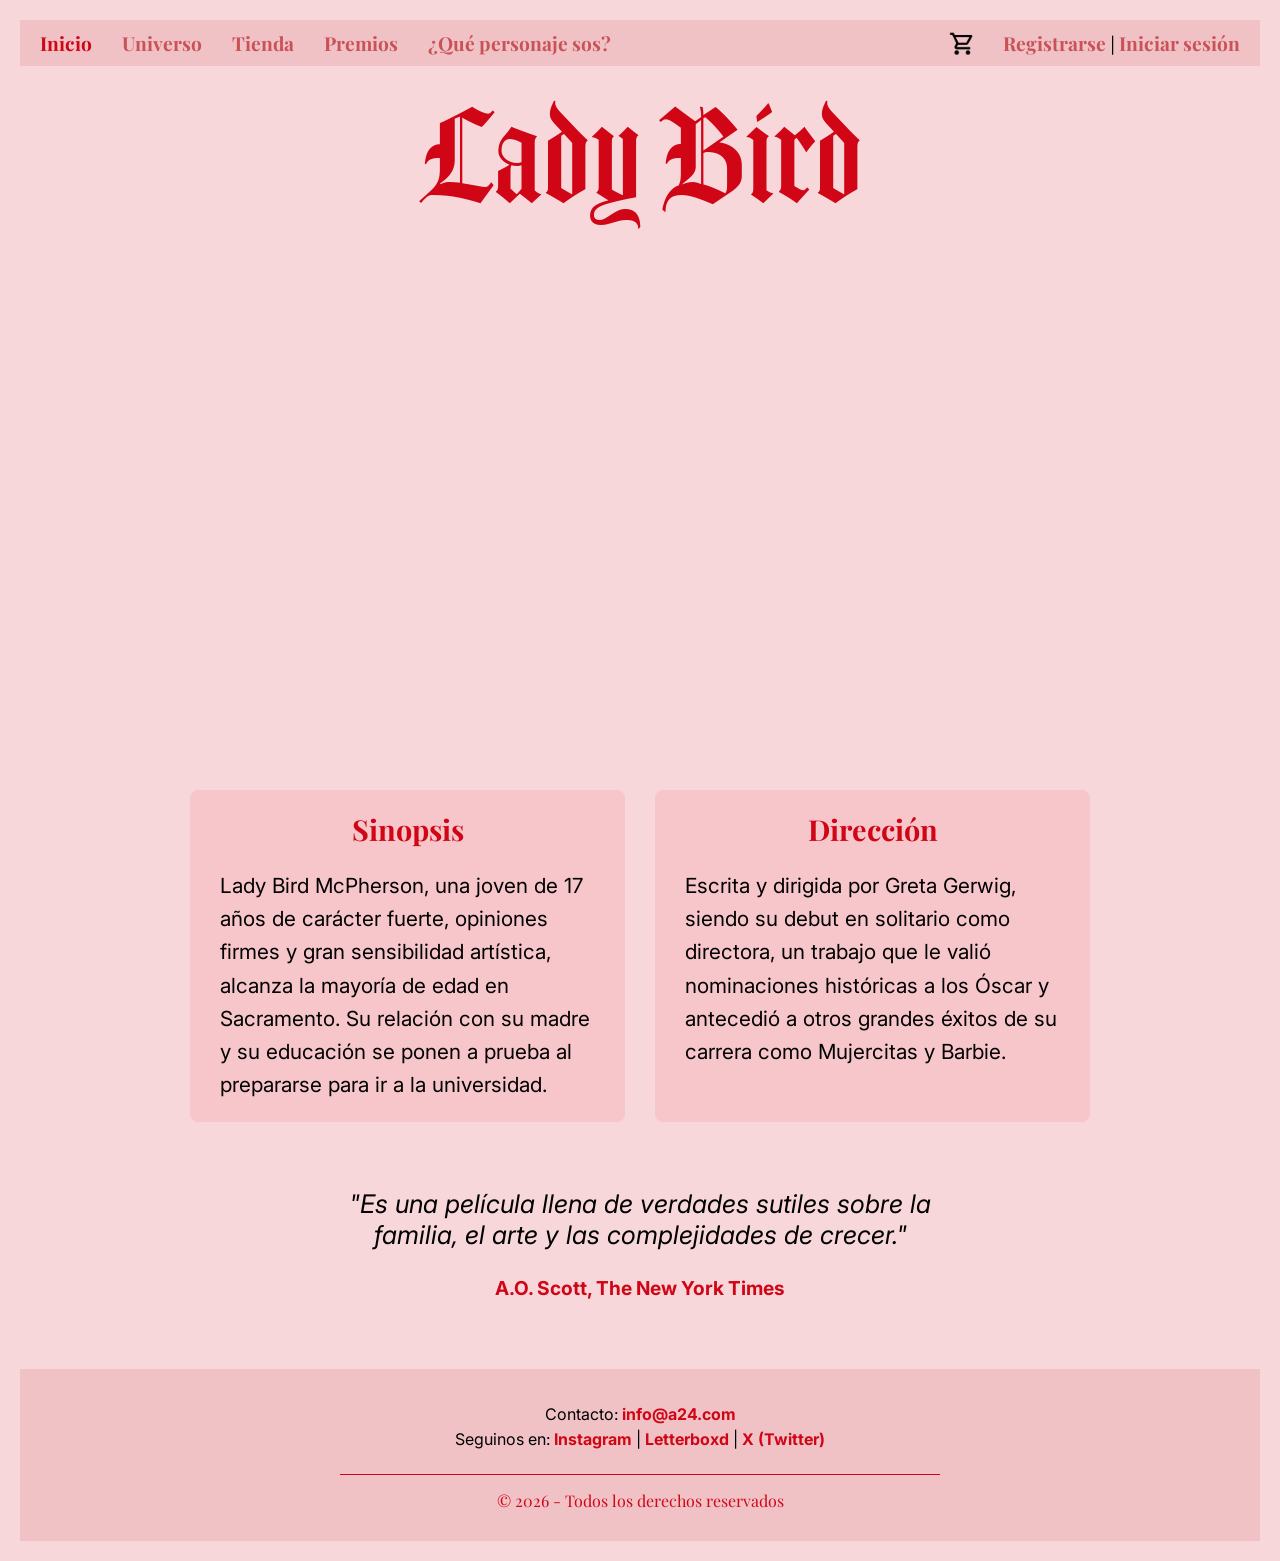
==== index.html @ 8e7b2058 "Add files via upload" ====
<!DOCTYPE html:5>
<html>
  <head>
    <title>Lady bird</title>
    <link rel="preconnect" href="https://fonts.googleapis.com">
<link rel="preconnect" href="https://fonts.gstatic.com" crossorigin>
<link href="https://fonts.googleapis.com/css2?family=UnifrakturCook:wght@700&display=swap" rel="stylesheet">
  <link rel="preconnect" href="https://fonts.googleapis.com">
<link rel="preconnect" href="https://fonts.gstatic.com" crossorigin>
<link href="https://fonts.googleapis.com/css2?family=Playfair+Display:ital,wght@0,400..900;1,400..900&display=swap" rel="stylesheet">
<link rel="preconnect" href="https://fonts.googleapis.com">
<link rel="preconnect" href="https://fonts.gstatic.com" crossorigin>
<link href="https://fonts.googleapis.com/css2?family=Inter:ital,opsz,wght@0,14..32,100..900;1,14..32,100..900&display=swap" rel="stylesheet">
 <link rel="stylesheet" type="text/css" href="./styles.css">
</head>

<body>
  <header>
    <button class="menu-toggle" id="menu-toggle" onclick="toggleMenu()">
        ☰
      </button>

    <nav class="header-izquierda" id="nav-links">
      <a href="index.html" class="usando">Inicio</a>
      <a href="universo.html">Universo</a>
      <a href="tienda.html">Tienda</a>
      <a href="premios.html">Premios</a>
      <a href="Quiz.html">¿Qué personaje sos?</a>
    </nav>
    
    <nav class="header-derecha">
      <a href="#" class="carrito-link">
        <img src="carrito.png" alt="Carrito" class="icono-carrito">
      </a>
      
      <span id="zona-usuario">
        <span id="botones-ingreso">
          <a href="#" onclick="abrirRegistro()">Registrarse</a> | <a href="#" onclick="abrirLogin()">Iniciar sesión</a>
        </span>
        
        <span id="mensaje-bienvenida" style="display: none;">
          <span id="texto-hola" style="font-family:'Inter', serif; font-weight: bold;"></span> | 
          <a href="#" onclick="cerrarSesion()">Cerrar sesión</a>
        </span>
      </span>
    </nav>
    
    <div id="popup-login" class="popup recuadro-caja" style="display: none;">
      <h3 style="color:#d00515; font-family:'Playfair Display', serif;">Iniciar Sesión</h3>
      <p style="font-family:'Inter', serif; margin-bottom: 5px;">Tu Nombre:</p>
      <input type="text" id="login-nombre" placeholder="Ej: Valentina" style="margin-bottom: 15px; padding: 5px; width: 100%;">
      <button onclick="procesarLogin()" class="boton-cerrar">Ingresar</button>
      <button onclick="cerrarPopups()" class="boton-cerrar" style="background-color: #333;">Cancelar</button>
      <p style="margin-top: 15px; font-family:'Inter', serif; font-size: 14px;">
        ¿No tenés cuenta? <a href="#" onclick="abrirRegistro()">Registrate acá</a>
      </p>
    </div>
    
    <div id="popup-registro" class="popup recuadro-caja" style="display: none;">
      <h3 style="color:#d00515; font-family:'Playfair Display', serif;">Registrarse</h3>
      <p style="font-family:'Inter', serif; margin-bottom: 5px;">Tu Nombre:</p>
      <input type="text" id="registro-nombre" placeholder="Ej: Valentina" style="margin-bottom: 15px; padding: 5px; width: 100%;">
      <p style="font-family:'Inter', serif; margin-bottom: 5px;">Tu Email:</p>
      <input type="email" id="registro-email" placeholder="lady@bird.com" style="margin-bottom: 15px; padding: 5px; width: 100%;">
      <button onclick="procesarRegistro()" class="boton-cerrar">Crear cuenta</button>
      <button onclick="cerrarPopups()" class="boton-cerrar" style="background-color: #333;">Cancelar</button>
    </div>
</header>
        
  <h1>Lady Bird</h1>
        <section>
          <div class="videocontainer">
            <iframe width="560" height="315" src="https://www.youtube.com/embed/cNi_HC839Wo?si=P9uXGLhVDMvvc04c&amp;controls=0" title="YouTube video player" frameborder="0" allow="accelerometer; autoplay; clipboard-write; encrypted-media; gyroscope; picture-in-picture; web-share" referrerpolicy="strict-origin-when-cross-origin" allowfullscreen></iframe>
        </section>
      <section class="info-dos-columnas">
        <div class="columna recuadro-caja">
          <h2>Sinopsis</h2>
          <p>Lady Bird McPherson, una joven de 17 años de carácter fuerte, opiniones firmes y gran sensibilidad artística, alcanza la mayoría de edad en Sacramento. Su relación con su madre y su educación se ponen a prueba al prepararse para ir a la universidad.</p>
        </div>
        <div class="columna recuadro-caja">
          <h2>Dirección</h2>
          <p>Escrita y dirigida por Greta Gerwig, siendo su debut en solitario como directora, un trabajo que le valió nominaciones históricas a los Óscar y antecedió a otros grandes éxitos de su carrera como Mujercitas y Barbie.</p>
        </div>
      </section>
      <section class="seccion-cita">
        <div class="cita-critica">
          <p class="texto-cita">"Es una película llena de verdades sutiles sobre la familia, el arte y las complejidades de crecer."</p>
          <p class="autor-cita">A.O. Scott, The New York Times</p>
        </div>
      </section>
      <footer class="footer-copyright">
        <div class="info-contacto">
        <p>Contacto: <a href="mailto:info@a24.com">info@a24.com</a></p>
        <p>Seguinos en: 
            <a href="https://www.instagram.com/ladybirdmovie/" target="_blank">Instagram</a> | 
            <a href="https://letterboxd.com/film/lady-bird/" target="_blank">Letterboxd</a> | 
            <a href="https://twitter.com/LadyBirdMovie" target="_blank">X (Twitter)</a>
        </p>
      </div>
        <p class="legales">© 2026 - Todos los derechos reservados</p>
      </footer>
      
      <script src="script.js"></script>
      </div>
      </body>
</html>
---- styles.css ----
body{
    background-color:#F8D7DA;
    margin:0%;
    padding:20px;
    font-family: 'inter', serif;
}

@font-face{
     font-family:"Amador";
     src: url('Fonts/Amador-W01-Regular.woff') format('woff');
}

.menu-toggle {
    display: none;
    background: none;
    border: none;
    font-size: 2rem;
    cursor: pointer;
    color: #d00515;
}

@media (max-width: 768px) {
    .menu-toggle {
        display: block;
        .info-dos-columnas {
        flex-direction: column;
    }
}

.header-izquierda {
        display: none;
        flex-direction: column;
        position: absolute;
        top: 70px;
        left: 0;
        width: 100%;
        background-color: #f0c2c5;
        padding: 20px 0;
        text-align: center;
        gap: 20px;
        box-shadow: 0px 4px 6px rgba(0,0,0,0.1);
        overflow: hidden
    }

.header-izquierda.activo {
        display: flex;
    }
}

h1{
     color:#d00515;
     font-family:"Amador", cursive;
     text-align:center;
     font-size: 8rem;
     margin-top: 20px;
     margin-bottom: 20px;
     font-weight: normal;
}

h2{
     color:#d00515;
     font-family:"Amador", cursive;
     text-align:center;
     font-size: 3rem;
     margin-top: 20px;
     margin-bottom: 20px;
     font-weight: normal;
}

header{
    display:flex;
    justify-content:space-between;
    align-items:center;
    padding:10px 20px;
    background-color: #f0c2c5;
}

.header-izquierda,.header-derecha{
display:flex;
align-items:center;
gap: 30px;
}

.icono-carrito {
    width: 24px;
    height: 24px;
    vertical-align: middle;
    object-fit: contain;
}

.carrito-link {
    display: flex;
    align-items: center;
}

nav a{
    text-decoration:none;
    color:#C85258;
    font-family: 'Playfair Display', serif;
    font-size: 1.2rem;
    font-weight: bold;
}

nav a.usando{
    font-weight: bold;
    color:#D00515
}

section{
    display:flex;
    justify-content:center;
    align-items:center;
    padding:20px;
}

.videocontainer{
    width:100%;
    max-width:800px;
}

.videocontainer iframe{
    width:100%;
    height:450px;
}

.info-dos-columnas{
    display:flex;
    justify-content:space-between;
    align-items: stretch;
    max-width: 900px;
    margin: 40px auto;
    padding: 0 20px;
    gap: 30px;
}

.recuadro-caja {
background-color:#F7C6CB;
border-radius: 8px;
padding: 25px;
}

.info-dos-columnas .columna{
    flex:1;
    padding:0 30px;
}

.columna-izquierda {
    border-right: 2px solid #d00515;
}

.info-dos-columnas h2 {
    color: #d00515;
    font-size: 1.8rem;
    margin-bottom: 15px;
    font-family:'Playfair Display', serif;
    font-weight: bold;
}

.info-dos-columnas p{
    color: #000;
    line-height: 1.6;
    font-family: "Inter", serif;
    font-size:1.3rem;
}
.seccion-cita {
    max-width: 600px;
    margin: 40px auto;
    text-align: center;
    padding: 0 20px;
}
.cita-critica .texto-cita{
    font-style: italic;
    font-size: 1.6rem;
    color: #000000;
}

.cita-critica .autor-cita {
    margin-top: 10px;
    font-size: 1.2rem;
    color: #d00515;
    font-weight: bold;
}

.footer-copyright {
  background-color: #f0c2c5;
    padding: 30px 20px;
    text-align: center;
    margin-top: 50px;
    display: flex;
    flex-direction: column;
    align-items: center;
    gap: 20px;
}

.footer-copyright p {
    color: #d00515;
    font-family: 'Playfair Display', serif;
    font-size: 1rem;
    margin: 0;
}

.info-contacto p {
    font-family: "Inter", serif;
    color: #000000;
    margin: 5px 0;
    font-size: 1rem;
}

.info-contacto a {
    color: #d00515;
    text-decoration: none;
    font-weight: bold;
}

.info-contacto a:hover {
    text-decoration: underline;
}

.legales {
    color: #d00515;
    font-family: 'Playfair Display', serif;
    font-size: 0.9rem;
    margin: 0;
    padding-top: 15px;
    border-top: 1px solid #d00515;
    width: 100%;
    max-width: 600px;
}

#botonesAuth {
    display: inline-flex;
    align-items: center;
    gap: 30px;
}

#botonesAuth {
    color: #C85258; 
    font-family: 'Playfair Display', serif;
    font-size: 1.2rem;
}



.popup {
    position: fixed;
    top: 50%;
    left: 50%;
    transform: translate(-50%, -50%);
    background-color: #F8D7DA;
    padding: 30px;
    width: 320px;
    border: 2px solid #d00515;
    border-radius: 8px;
    box-shadow: 0px 4px 20px rgba(0,0,0,0.6);
    z-index: 1000; 
}

.boton-cerrar {
    background-color: #d00515;
    color: white;
    border: none;
    padding: 10px 15px;
    font-family: "Inter", serif;
    font-size: 1rem;
    border-radius: 5px;
    cursor: pointer;
    margin-right: 10px;
    margin-top: 10px;
}

.boton-cerrar:hover {
    opacity: 0.8;
}

.personajes {
    display: flex;
    flex-wrap: wrap;
    justify-content: center;
    gap: 20px;
    max-width: 1200px;
    margin: 40px auto;
    padding:0 10px;
}

.cuadrado-personaje {
    background-color: #F7C6CB;
    border-radius: 8px;
    padding: 20px;
    width: 340px;
    height: 505px;
    box-sizing: border-box;
    text-align: center;
}

.imagen-personaje {
    position: relative;
    overflow: hidden;
    aspect-ratio: 1 / 1;
    overflow: hidden;
    width: 100%;
    background-color: #FFFFFF;
    margin-bottom: 15px;
}

.imagen-personaje img {
    width: 100%;
    display: block;
    aspect-ratio: 1 / 1;
    object-fit: cover;
}

.video-fondo, .foto-frente {
    position: absolute;
    top: 0;
    left: 0;
    width: 100%;
    height: 100%;
    object-fit: cover;
    display: block;
    transition: opacity 0.4s ease;
}
.imagen-personaje:hover .foto-frente {
    opacity: 0;
}

.cuadrado-personaje h3 {
    color: #d00515;
    font-family: 'Playfair Display', serif;
    font-size: 1.2rem;
    margin: 10px 0;
}

.descripcion-pjs {
    color: #000000;
    font-family: "Inter", serif;
    font-size: 0.95rem;
    line-height: 1.4;
    margin: 0;
}

.seccion-mapa {
    display: flex;
    flex-direction: column;
    align-items: center;
    padding: 60px 20px;
}

.contenedor-texto-mapa {
    max-width: 800px;
    text-align: center;
    margin-bottom: 40px;
}

.contenedor-texto-mapa h2 {
    color: #d00515;
    font-family: 'Playfair Display', serif;
    font-weight: bold;
    font-size: 2.2rem;
    margin-top: 0;
    margin-bottom: 15px;
}

.contenedor-texto-mapa p {
    font-family: "Inter", serif;
    color: #000000;
    font-size: 1.1rem;
    line-height: 1.6;
    margin: 0;
}

.contenedor-iframe {
    width: 100%;
    max-width: 900px;
    border-radius: 12px;
    overflow: hidden;
    box-shadow: 0 10px 30px rgba(208, 5, 21, 0.15);
}

.contenedor-iframe iframe {
    width: 100%;
    display: block;
    border: none;
}

.caja-pregunta {
  width: 100%;
  margin-bottom: 25px;
  padding-bottom: 15px;
  border-bottom: 1px solid #ccc;
}

.caja-pregunta button {
  width: 100%;
  text-align: left;
  padding: 10px;
  margin-top: 5px;
  margin-bottom: 5px;
  background-color: #f1f1f1;
  border: 1px solid #ccc;
  border-radius: 5px;
  cursor: pointer;
}

.caja-pregunta button:hover {
  background-color: #D00515;
  color: white;
}

.caja-boton-final {
  margin-top: 20px;
}

.boton-calcular {
  background-color:#D00515;
  color: white;
  padding: 15px 30px;
  font-size: 18px;
  border: none;
  border-radius: 5px;
  font-weight: bold;
  cursor: pointer;
}

.boton-calcular:hover {
  background-color: #b33939;
}

#resultado-quiz {
  margin-top: 30px;
  padding: 20px;
  background-color: #ffefef;
  border: 2px solid #d94848;
  border-radius: 10px;
  text-align: center;
  max-width: 1500px;
}

#nombre-personaje {
  color: #d94848;
  font-size: 50px;
}

.contenedor-tienda {
    display: flex;
    flex-wrap: wrap;
    justify-content: center;
    align-items: stretch;
    gap: 20px;
    max-width: 1500px;
    margin: 0 auto;
    padding: 30px;
    box-sizing: border-box;
}

.cuadrado-producto {
    width: 26%;
    min-width: 250px;
    background-color: #F7C6CB;
    padding: 20px;
    text-align: center;
    border-radius: 10px;
    box-sizing: border-box;
    display: flex;
    flex-direction: column;
}

.cuadrado-producto img {
    width: 100%;
    height: auto;
    border-radius: 5px;
    aspect-ratio: 1 / 1;
    object-fit: cover;
    margin-bottom: 15px;
    display:block
}

.cuadrado-producto h3 {
    color: #d00515;
    font-family: 'Playfair Display', serif;
    font-size: 20px;
    margin-top: 10px;
}

.cuadrado-producto p {
    margin: 10px 0;
    font-family: "Inter", serif;
}

.cuadrado-producto .precio {
    font-size: 18px;
    color: #333;
}

.cuadrado-producto button {
    background-color: #d94848;
    color: white;
    width: 100%;
    padding: 12px;
    font-size: 16px;
    font-weight: bold;
    border: none;
    border-radius: 5px;
    cursor: pointer;
    box-sizing: border-box;
    font-family: "Inter", serif;
    margin-top: auto; 
}

.cuadrado-producto button:hover {
    background-color: #b33939;
}

#mensajeLindo {
    position: fixed;
    top: 50%;
    left: 50%;
    transform: translate(-50%, -50%);
    background-color: #f0c2c5;
    border: 2px solid #d00515;
    padding: 30px;
    text-align: center;
    border-radius: 8px;
    z-index: 200;
    box-shadow: 0px 4px 10px rgba(0,0,0,0.2);
}

#mensajeLindo p {
    color: #d00515;
    font-family: 'Playfair Display', serif;
    font-size: 1.5rem;
    font-weight: bold;
}

.boton-cerrar {
    background-color: #d00515;
    color: white;
    border: none;
    padding: 10px 20px;
    font-family: 'Inter', serif;
    font-weight: bold;
    cursor: pointer;
    border-radius: 5px;
    margin-top: 10px;
}

#cajaCarrito {
    position: absolute; 
    top: 80px; 
    right: 20px;
    background-color: #F7C6CB;
    border: 2px solid #d00515;
    padding: 20px;
    border-radius: 8px;
    z-index: 100;
    min-width: 250px;
}

.seccion-premios {
    display: flex;
    gap: 30px;
    max-width: 1200px;
    margin: 40px auto;
    padding: 0 20px;
    box-sizing: border-box;
    align-items: flex-start;
}

.panel-filtros {
    width: 25%;
    background-color: #ffefef;
    padding: 20px;
    border-radius: 10px;
    box-sizing: border-box;
    border: 1px solid #F7C6CB;
}

.panel-filtros h3 {
    color: #d00515;
    font-family: 'Playfair Display', serif;
    font-size: 1.5rem;
    margin-top: 0;
    margin-bottom: 20px;
}

.filtro-btn {
    display: block;
    width: 100%;
    padding: 12px;
    margin-bottom: 10px;
    background-color: transparent;
    border: 1px solid #d00515;
    color: #d00515;
    font-family: "Inter", serif;
    font-size: 1rem;
    font-weight: bold;
    border-radius: 5px;
    cursor: pointer;
    text-align: left;
    box-sizing: border-box;
}

.filtro-btn:hover, .filtro-btn.activo {
    background-color: #d00515;
    color: white;
}

.contenedor-tarjetas-premios {
    width: 75%;
    display: flex;
    flex-wrap: wrap;
    gap: 20px;
}

.tarjeta-premio {
    flex: 0 0 31%;
    height: 230px;
    perspective: 1000px;
    background-color: transparent;
}

.tarjeta-interior {
    position: relative;
    width: 100%;
    height: 100%;
    transition: transform 0.6s ease, box-shadow 0.6s ease; 
    transform-style: preserve-3d;
    border-radius: 8px; 
}

.tarjeta-premio:hover .tarjeta-interior {
    transform: translateY(-5px) rotateY(180deg);
    box-shadow: 0 10px 20px rgba(208, 5, 21, 0.15);
}

.tarjeta-frente, .tarjeta-dorso {
    position: absolute;
    width: 100%;
    height: 100%;
    -webkit-backface-visibility: hidden;
    backface-visibility: hidden;
    border-radius: 8px;
    box-sizing: border-box;
    padding: 20px;
    display: flex;
    flex-direction: column;
    align-items: center;
    justify-content: center;
    text-align: center;
}

.tarjeta-frente {
    background-color: #F7C6CB; 
}

.tarjeta-dorso {
    background-color: #d00515; 
    color: white;
    transform: rotateY(180deg);
    font-family: "Inter", serif;
}

.tarjeta-dorso p {
    font-size: 0.95rem;
    line-height: 1.5;
    margin: 0;
    color: white;
}

.tarjeta-premio h3 {
    color: #d00515;
    font-family: 'Playfair Display', serif;
    font-size: 1.2rem;
    margin: 0 0 10px 0;
}

.tarjeta-premio p {
    font-family: "Inter", serif;
    color: #000000;
    margin: 0 0 20px 0;
}

.etiqueta-premio {
    background-color: white;
    color: #d00515;
    padding: 6px 15px;
    border-radius: 20px;
    font-family: "Inter", serif;
    font-size: 0.9rem;
    font-weight: bold;
    display: inline-block;
    margin-top: auto;
}

.etiqueta-nominacion {
    background-color: transparent;
    color: #d00515;
    border: 1px solid #d00515;
    padding: 5px 14px;
    border-radius: 20px;
    font-family: "Inter", serif;
    font-size: 0.9rem;
    font-weight: bold;
    display: inline-block;
    margin-top: auto;
}

input[type="radio"][name="premios"] {
    display: none;
}

#filtro-pelicula:checked ~ .seccion-premios .tarjeta-premio:not([data-categoria="pelicula"]),
#filtro-direccion:checked ~ .seccion-premios .tarjeta-premio:not([data-categoria="direccion"]),
#filtro-actuacion:checked ~ .seccion-premios .tarjeta-premio:not([data-categoria="actuacion"]),
#filtro-guion:checked ~ .seccion-premios .tarjeta-premio:not([data-categoria="guion"]) {
    display: none;
}

#filtro-todos:checked ~ .seccion-premios label[for="filtro-todos"],
#filtro-pelicula:checked ~ .seccion-premios label[for="filtro-pelicula"],
#filtro-direccion:checked ~ .seccion-premios label[for="filtro-direccion"],
#filtro-actuacion:checked ~ .seccion-premios label[for="filtro-actuacion"],
#filtro-guion:checked ~ .seccion-premios label[for="filtro-guion"] {
    background-color: #d00515;
    color: white;
}

.seccion-formulario {
    display: flex;
    justify-content: center;
    align-items: center;
    min-height: 70vh;
    padding: 40px 20px;
}

.contenedor-formulario {
    background-color: #ffefef;
    border: 1px solid #F7C6CB;
    padding: 40px;
    border-radius: 10px;
    width: 100%;
    max-width: 400px;
    box-sizing: border-box;
    box-shadow: 0 10px 20px rgba(208, 5, 21, 0.05);
}

.contenedor-formulario h2 {
    color: #d00515;
    font-family: 'Playfair Display', serif;
    text-align: center;
    margin-top: 0;
    margin-bottom: 30px;
    font-size: 2rem;
}

.grupo-input {
    margin-bottom: 20px;
}

.grupo-input label {
    display: block;
    font-family: "Inter", serif;
    color: #d00515;
    font-weight: bold;
    margin-bottom: 8px;
    font-size: 0.9rem;
}

.grupo-input input {
    width: 100%;
    padding: 12px;
    border: 1px solid #F7C6CB;
    border-radius: 5px;
    background-color: white;
    font-family: "Inter", serif;
    box-sizing: border-box;
    color: #000000;
}

.grupo-input input:focus {
    outline: none;
    border: 2px solid #d00515;
}

.btn-submit {
    width: 100%;
    background-color: #d00515;
    color: white;
    border: none;
    padding: 15px;
    font-family: "Inter", serif;
    font-weight: bold;
    font-size: 1rem;
    border-radius: 5px;
    cursor: pointer;
    transition: background-color 0.3s ease, transform 0.2s ease;
    margin-top: 10px;
}

.btn-submit:hover {
    background-color: #a00410;
    transform: translateY(-2px);
}

.link-pie {
    text-align: center;
    font-family: "Inter", serif;
    font-size: 0.9rem;
    margin-top: 25px;
    margin-bottom: 0;
    color: #000000;
}

.link-pie a {
    color: #d00515;
    font-weight: bold;
    text-decoration: none;
}

.link-pie a:hover {
    text-decoration: underline;
}

#seccionUsuario {
    color: #b75c61;
    font-family: 'Playfair Display', serif;
    font-size: 18px;
    font-weight: bold;
}

#seccionUsuario a {
    color: #b75c61;
    text-decoration: none;
}
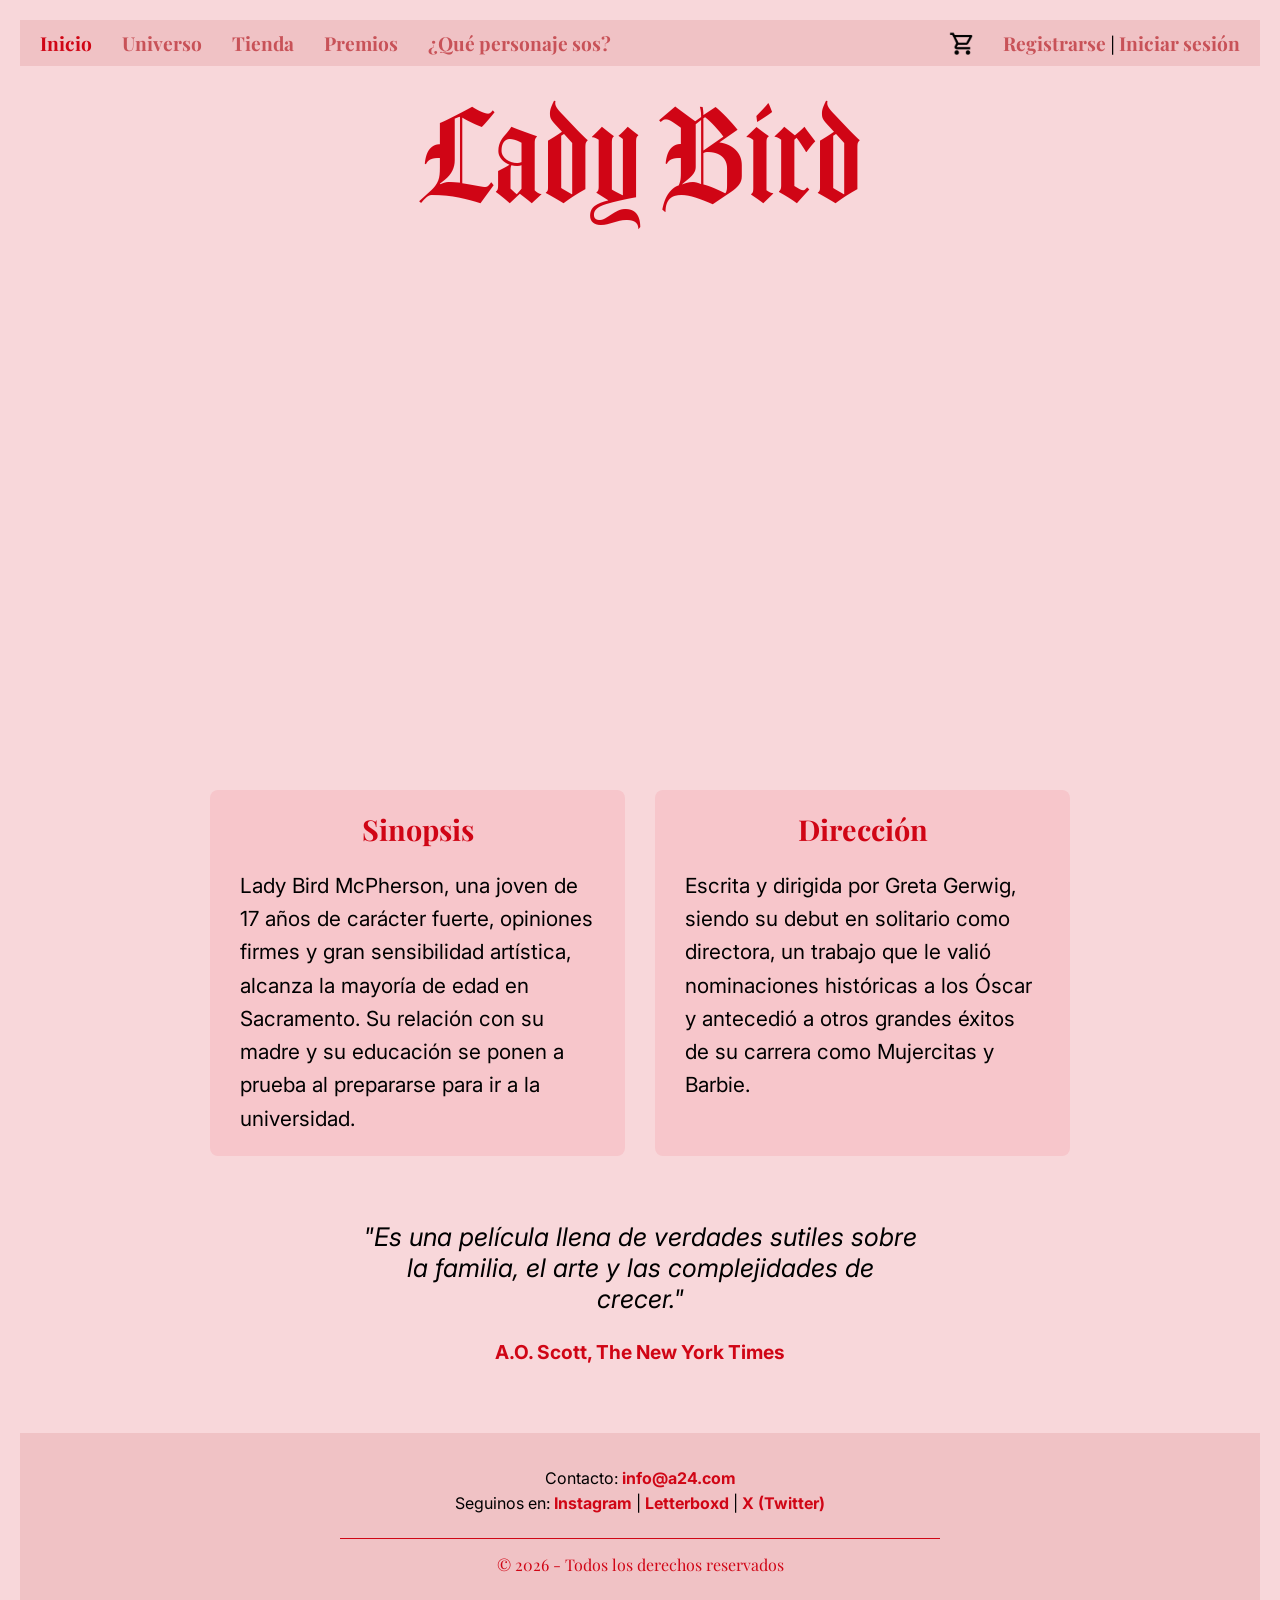
==== commit ae17791c: "Add files via upload" ====
--- a/index.html
+++ b/index.html
@@ -2,6 +2,7 @@
 <html>
   <head>
     <title>Lady bird</title>
+    <meta name="viewport" content="width=device-width, initial-scale=1.0">
     <link rel="preconnect" href="https://fonts.googleapis.com">
 <link rel="preconnect" href="https://fonts.gstatic.com" crossorigin>
 <link href="https://fonts.googleapis.com/css2?family=UnifrakturCook:wght@700&display=swap" rel="stylesheet">
--- a/styles.css
+++ b/styles.css
@@ -1,13 +1,17 @@
-body{
-    background-color:#F8D7DA;
-    margin:0%;
-    padding:20px;
-    font-family: 'inter', serif;
-}
-
-@font-face{
-     font-family:"Amador";
-     src: url('Fonts/Amador-W01-Regular.woff') format('woff');
+* {
+    box-sizing: border-box;
+}
+
+body {
+    background-color: #F8D7DA;
+    margin: 0%;
+    padding: 20px;
+    font-family: 'Inter', serif;
+}
+
+@font-face {
+    font-family: "Amador";
+    src: url('Fonts/Amador-W01-Regular.woff') format('woff');
 }
 
 .menu-toggle {
@@ -19,66 +23,39 @@
     color: #d00515;
 }
 
-@media (max-width: 768px) {
-    .menu-toggle {
-        display: block;
-        .info-dos-columnas {
-        flex-direction: column;
-    }
-}
-
-.header-izquierda {
-        display: none;
-        flex-direction: column;
-        position: absolute;
-        top: 70px;
-        left: 0;
-        width: 100%;
-        background-color: #f0c2c5;
-        padding: 20px 0;
-        text-align: center;
-        gap: 20px;
-        box-shadow: 0px 4px 6px rgba(0,0,0,0.1);
-        overflow: hidden
-    }
-
-.header-izquierda.activo {
-        display: flex;
-    }
-}
-
-h1{
-     color:#d00515;
-     font-family:"Amador", cursive;
-     text-align:center;
-     font-size: 8rem;
-     margin-top: 20px;
-     margin-bottom: 20px;
-     font-weight: normal;
-}
-
-h2{
-     color:#d00515;
-     font-family:"Amador", cursive;
-     text-align:center;
-     font-size: 3rem;
-     margin-top: 20px;
-     margin-bottom: 20px;
-     font-weight: normal;
-}
-
-header{
-    display:flex;
-    justify-content:space-between;
-    align-items:center;
-    padding:10px 20px;
+h1 {
+    color: #d00515;
+    font-family: "Amador", cursive;
+    text-align: center;
+    font-size: 8rem;
+    margin-top: 20px;
+    margin-bottom: 20px;
+    font-weight: normal;
+}
+
+h2 {
+    color: #d00515;
+    font-family: "Amador", cursive;
+    text-align: center;
+    font-size: 3rem;
+    margin-top: 20px;
+    margin-bottom: 20px;
+    font-weight: normal;
+}
+
+header {
+    display: flex;
+    justify-content: space-between;
+    align-items: center;
+    padding: 10px 20px;
     background-color: #f0c2c5;
-}
-
-.header-izquierda,.header-derecha{
-display:flex;
-align-items:center;
-gap: 30px;
+    position: relative;
+}
+
+.header-izquierda, .header-derecha {
+    display: flex;
+    align-items: center;
+    gap: 30px;
 }
 
 .icono-carrito {
@@ -93,39 +70,39 @@
     align-items: center;
 }
 
-nav a{
-    text-decoration:none;
-    color:#C85258;
+nav a {
+    text-decoration: none;
+    color: #C85258;
     font-family: 'Playfair Display', serif;
     font-size: 1.2rem;
     font-weight: bold;
 }
 
-nav a.usando{
-    font-weight: bold;
-    color:#D00515
-}
-
-section{
-    display:flex;
-    justify-content:center;
-    align-items:center;
-    padding:20px;
-}
-
-.videocontainer{
-    width:100%;
-    max-width:800px;
-}
-
-.videocontainer iframe{
-    width:100%;
-    height:450px;
-}
-
-.info-dos-columnas{
-    display:flex;
-    justify-content:space-between;
+nav a.usando {
+    font-weight: bold;
+    color: #D00515;
+}
+
+section {
+    display: flex;
+    justify-content: center;
+    align-items: center;
+    padding: 20px;
+}
+
+.videocontainer {
+    width: 100%;
+    max-width: 800px;
+}
+
+.videocontainer iframe {
+    width: 100%;
+    height: 450px;
+}
+
+.info-dos-columnas {
+    display: flex;
+    justify-content: space-between;
     align-items: stretch;
     max-width: 900px;
     margin: 40px auto;
@@ -134,14 +111,14 @@
 }
 
 .recuadro-caja {
-background-color:#F7C6CB;
-border-radius: 8px;
-padding: 25px;
-}
-
-.info-dos-columnas .columna{
-    flex:1;
-    padding:0 30px;
+    background-color: #F7C6CB;
+    border-radius: 8px;
+    padding: 25px;
+}
+
+.info-dos-columnas .columna {
+    flex: 1;
+    padding: 0 30px;
 }
 
 .columna-izquierda {
@@ -152,23 +129,25 @@
     color: #d00515;
     font-size: 1.8rem;
     margin-bottom: 15px;
-    font-family:'Playfair Display', serif;
-    font-weight: bold;
-}
-
-.info-dos-columnas p{
+    font-family: 'Playfair Display', serif;
+    font-weight: bold;
+}
+
+.info-dos-columnas p {
     color: #000;
     line-height: 1.6;
     font-family: "Inter", serif;
-    font-size:1.3rem;
-}
+    font-size: 1.3rem;
+}
+
 .seccion-cita {
     max-width: 600px;
     margin: 40px auto;
     text-align: center;
     padding: 0 20px;
 }
-.cita-critica .texto-cita{
+
+.cita-critica .texto-cita {
     font-style: italic;
     font-size: 1.6rem;
     color: #000000;
@@ -182,7 +161,7 @@
 }
 
 .footer-copyright {
-  background-color: #f0c2c5;
+    background-color: #f0c2c5;
     padding: 30px 20px;
     text-align: center;
     margin-top: 50px;
@@ -226,20 +205,6 @@
     width: 100%;
     max-width: 600px;
 }
-
-#botonesAuth {
-    display: inline-flex;
-    align-items: center;
-    gap: 30px;
-}
-
-#botonesAuth {
-    color: #C85258; 
-    font-family: 'Playfair Display', serif;
-    font-size: 1.2rem;
-}
-
-
 
 .popup {
     position: fixed;
@@ -252,7 +217,7 @@
     border: 2px solid #d00515;
     border-radius: 8px;
     box-shadow: 0px 4px 20px rgba(0,0,0,0.6);
-    z-index: 1000; 
+    z-index: 1000;
 }
 
 .boton-cerrar {
@@ -270,6 +235,88 @@
 
 .boton-cerrar:hover {
     opacity: 0.8;
+}
+
+@media (max-width: 768px) {
+    .menu-toggle {
+        display: block;
+    }
+
+    .header-izquierda {
+        display: none;
+        flex-direction: column;
+        position: absolute;
+        top: 100%;
+        left: 0;
+        width: 100%;
+        background-color: #f0c2c5;
+        padding: 20px 0;
+        text-align: center;
+        gap: 20px;
+        box-shadow: 0px 4px 6px rgba(0,0,0,0.1);
+        z-index: 999;
+    }
+
+    .header-izquierda.activo {
+        display: flex;
+    }
+
+    .header-derecha {
+        gap: 15px;
+    }
+
+    h1 {
+        font-size: 5rem;
+    }
+
+    .info-dos-columnas {
+        flex-direction: column;
+        gap: 20px;
+    }
+
+    .info-dos-columnas .columna {
+        padding: 20px;
+    }
+
+    .columna-izquierda {
+        border-right: none;
+    }
+}
+
+@media (max-width: 480px) {
+    body {
+        padding: 10px;
+    }
+
+    h1 {
+        font-size: 3.5rem;
+    }
+
+    h2 {
+        font-size: 2.2rem;
+    }
+
+    nav a {
+        font-size: 1rem;
+    }
+
+    .videocontainer iframe {
+        height: 230px;
+    }
+
+    .info-dos-columnas p {
+        font-size: 1.1rem;
+    }
+
+    .cita-critica .texto-cita {
+        font-size: 1.3rem;
+    }
+
+    .popup {
+        width: 90%;
+        max-width: 320px;
+        padding: 20px;
+    }
 }
 
 .personajes {
